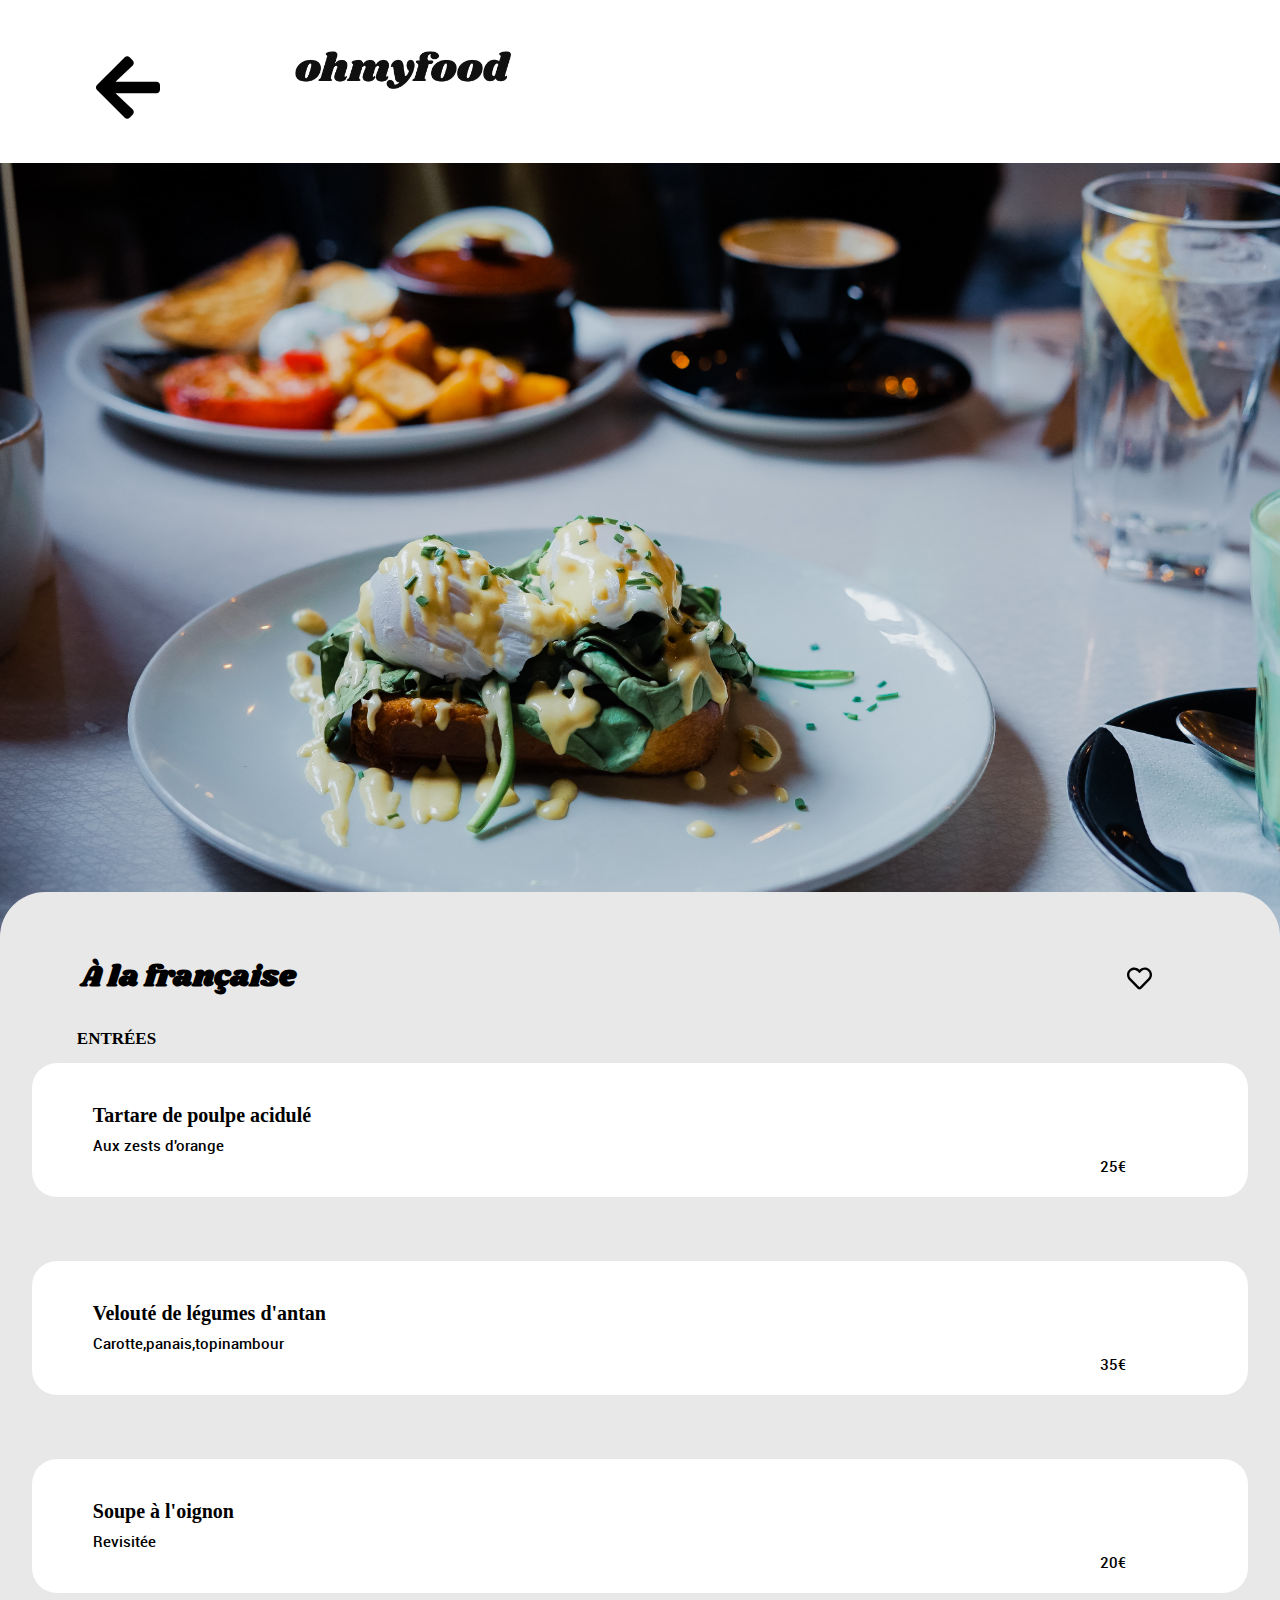
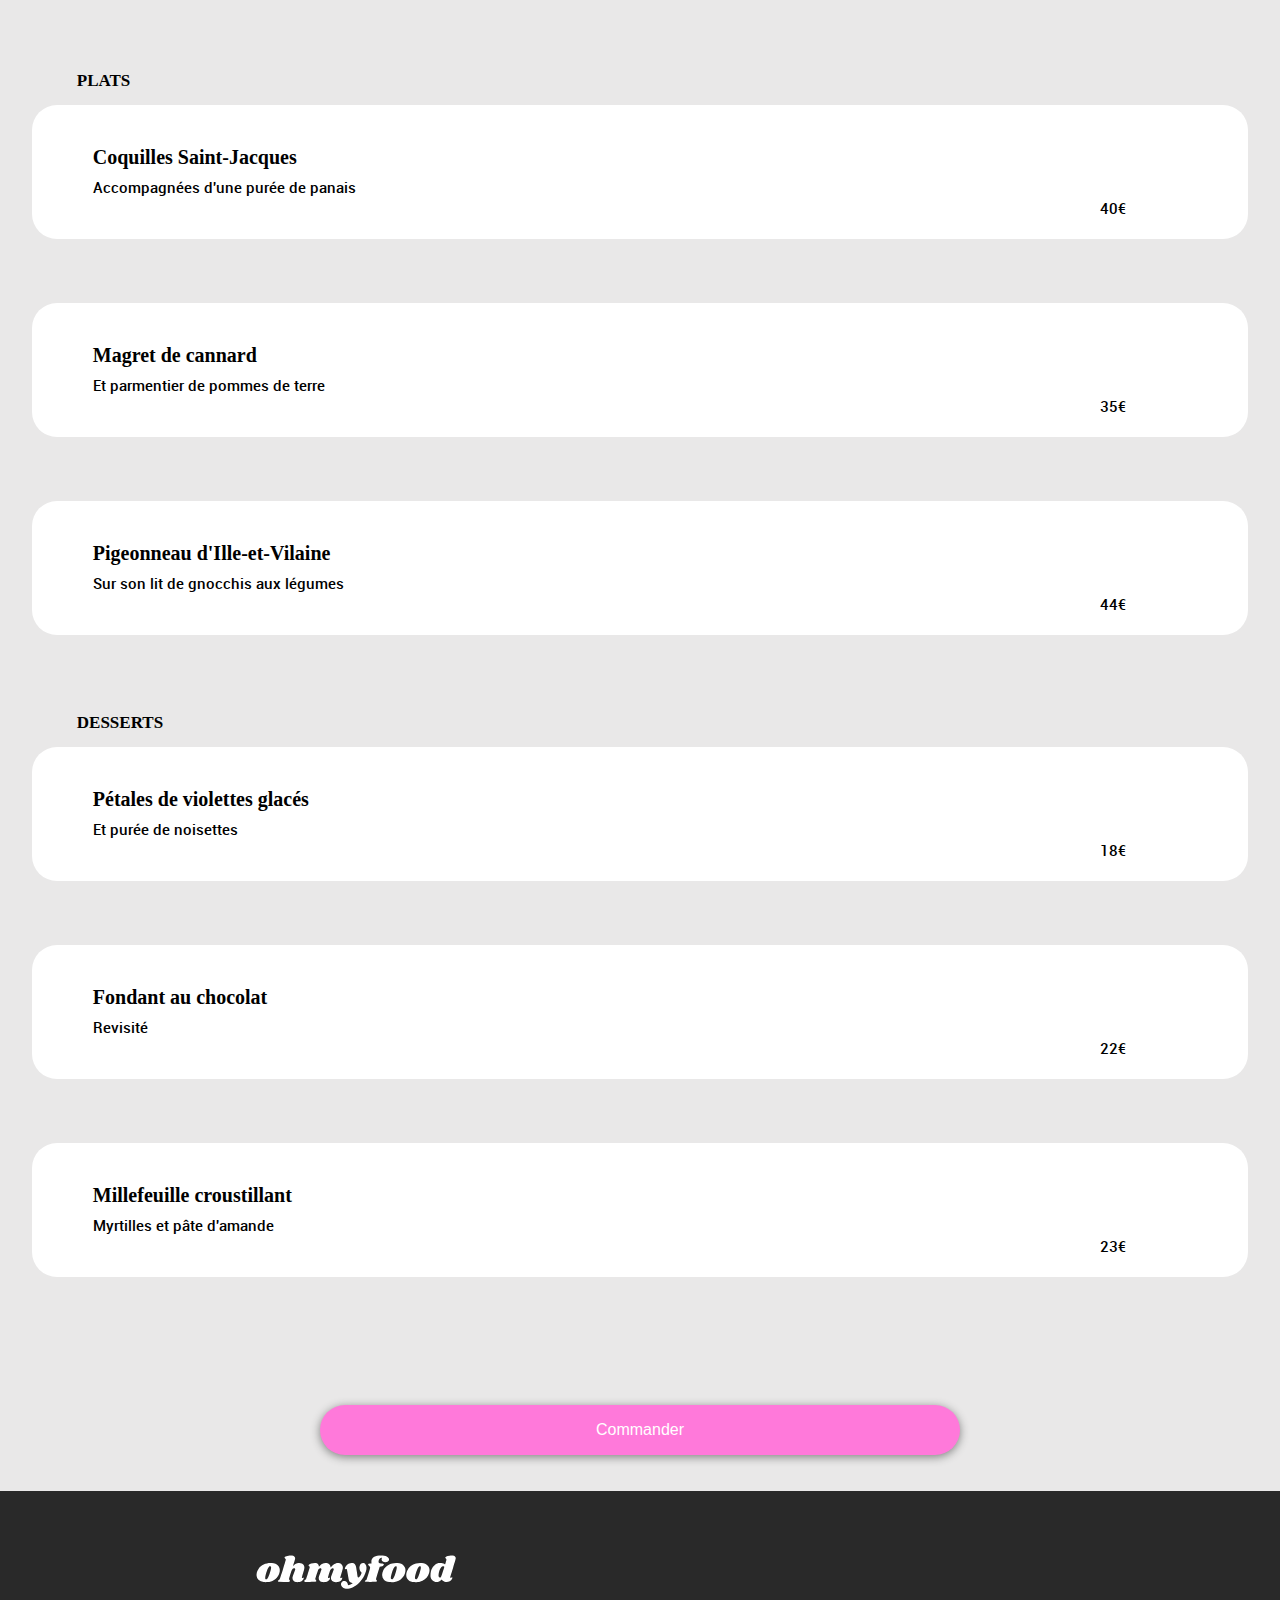
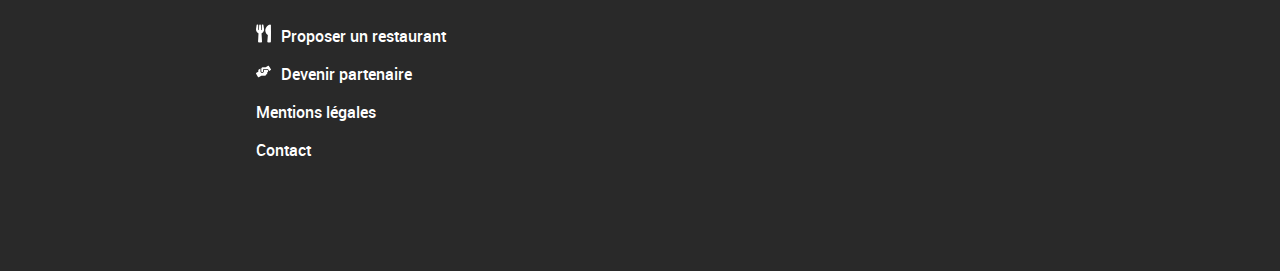
==== menu/a la française.html @ 1fe4b869 "menu" ====
<!DOCTYPE html>
<html lang="fr">
<head>
    <meta charset="UTF-8">
    <meta name="viewport" content="width=device-width, initial-scale=1.0">
    <title>A la Française</title>
    <link rel="stylesheet" href="css/style.css">
</head>

<body>

    <div id="bloc-page">
        <!--header-->
        <header id="header">

            <!--logo-->
            <div id="logo">
                <a id="fleche" href="/index.html"><img src="/images/logo/arrow-left-solid.svg" alt="Fleche retour"></a>
                <a id="logo_img" href="/index.html"><img src="/images/logo/ohmyfood.png" alt="Logo du site"></a>
            </div>

            <!--img restaurant-->
            <div id="image_restaurant">
                <img src="/images/restaurants/A la française.jpg" alt="image restaurant">
            </div>

        </header>

        <!--main-->
        <main>
            <div id="en_tete">
                <div id="en_tete_texte"><h1>À la française</h1></div>
                <div id="en_tete_icone"><img src="/images/logo/heart-regular.svg" alt="coeur"></div>

            </div>

            <div class="menu_titre">
                <h2>ENTRÉES</h2>

                <div class="menu">

                    <div class="plat">

                        <div class="plat_description">
                            <h3>Tartare de poulpe acidulé</h3>
                            <p>Aux zests d'orange</p>
                        </div>

                        <div class="plat_prix">
                            <p>25€</p>
                        </div>

                    </div>

                    <div class="plat">

                        <div class="plat_description">
                            <h3>Velouté de légumes d'antan</h3>
                            <p>Carotte,panais,topinambour</p>
                        </div>

                        <div class="plat_prix">
                            <p>35€</p>
                        </div>

                    </div>

                    <div class="plat">

                        <div class="plat_description">
                            <h3>Soupe à l'oignon</h3>
                            <p>Revisitée</p>
                        </div>

                        <div class="plat_prix">
                            <p>20€</p>
                        </div>
                    </div>
                </div>
            </div>

            <div class="menu_titre">
                <h2>PLATS</h2>

                <div class="menu">

                    <div class="plat">

                        <div class="plat_description">
                            <h3>Coquilles Saint-Jacques</h3>
                            <p>Accompagnées d'une purée de panais</p>
                        </div>

                        <div class="plat_prix">
                            <p>40€</p>
                        </div>

                    </div>

                    <div class="plat">

                        <div class="plat_description">
                            <h3>Magret de cannard</h3>
                            <p>Et parmentier de pommes de terre</p>
                        </div>

                        <div class="plat_prix">
                            <p>35€</p>
                        </div>

                    </div>

                    <div class="plat">

                        <div class="plat_description">
                            <h3>Pigeonneau d'Ille-et-Vilaine</h3>
                            <p>Sur son lit de gnocchis aux légumes</p>
                        </div>

                        <div class="plat_prix">
                            <p>44€</p>
                        </div>
                    </div>
                </div>
            </div>

            <div class="menu_titre">
                <h2>DESSERTS</h2>

                <div class="menu">

                    <div class="plat">

                        <div class="plat_description">
                            <h3>Pétales de violettes glacés</h3>
                            <p>Et purée de noisettes</p>
                        </div>

                        <div class="plat_prix">
                            <p>18€</p>
                        </div>

                    </div>

                    <div class="plat">

                        <div class="plat_description">
                            <h3>Fondant au chocolat</h3>
                            <p>Revisité</p>
                        </div>

                        <div class="plat_prix">
                            <p>22€</p>
                        </div>

                    </div>

                    <div class="plat">

                        <div class="plat_description">
                            <h3>Millefeuille croustillant</h3>
                            <p>Myrtilles et pâte d'amande</p>
                        </div>

                        <div class="plat_prix">
                            <p>23€</p>
                        </div>
                    </div>
                </div>
            </div>

            <div id="commander">
                <button id="button" type="submit">Commander</button>
            </div>



        </main>

            














    <!--footer-->
    <footer>
        <div id="footer">
            <img id="logo_footer" src="/images/logo/ohmyfood@2x.svg" alt="">
            <ul id="contact">

                <li class="puce">
                    <img class="puce_img" src="/images/logo/utensils-solid.svg" alt="">
                    <p>Proposer un restaurant</p>
                </li>

                <li class="puce">
                    <img class="puce_img" src="/images/logo/hands-helping-solid.svg" alt="">
                    <p>Devenir partenaire</p>
                </li>

                <li class="puce">
                    <p>Mentions légales</p>
                </li>

                <li class="puce">
                    <p>Contact</p>
                </li>

            </ul>

        </div>

    </footer>
</body>
---- menu/css/style.css ----
@font-face {
  font-family: "robotomedium";
  src: url("/roboto-medium-webfont.woff2") format("woff2"), url("/roboto-medium-webfont.woff") format("woff");
  font-weight: normal;
  font-style: normal;
}
@font-face {
  font-family: "shrikhandregular";
  src: url("/shrikhand-regular-webfont.woff2") format("woff2"), url("/shrikhand-regular-webfont.woff") format("woff");
  font-weight: normal;
  font-style: normal;
}
body {
  margin: 0;
}
body h1 {
  font-family: "shrikhandregular";
}
body p {
  font-family: "robotomedium";
}

#logo {
  display: flex;
  margin-top: 4%;
  margin-bottom: 3%;
}
#logo #fleche {
  width: 20%;
  display: flex;
  flex-direction: column;
  justify-content: center;
  align-items: center;
}
#logo #fleche img {
  width: 25%;
}
#logo #logo_img img {
  width: 55%;
  margin-left: 10%;
}

#image_restaurant img {
  width: 100%;
}

main {
  background-color: #e9e8e8;
  border-radius: 45px 45px 0px 0px;
  z-index: 1;
  position: relative;
  margin-top: -10%;
}

#en_tete {
  display: flex;
}

#en_tete_texte {
  width: 70%;
  margin-top: 4%;
}
#en_tete_texte h1 {
  margin-left: 10%;
  font-size: 30px;
}

#en_tete_icone {
  width: 30%;
  display: flex;
  justify-content: flex-end;
  align-items: center;
  margin-right: 10%;
  margin-top: 4%;
}
#en_tete_icone img {
  width: 25px;
  height: 25px;
}

.menu_titre h2 {
  margin-left: 6%;
  font-size: 17px;
}

.menu {
  display: flex;
  flex-direction: column;
  width: 100%;
  align-items: center;
}

.plat {
  display: flex;
  background-color: white;
  border-radius: 25px;
  width: 95%;
  margin-bottom: 5%;
}

.plat_description {
  width: 80%;
  margin-left: 5%;
}
.plat_description h3 {
  margin-top: 5%;
  margin-bottom: 0px;
  font-size: 20px;
}
.plat_description p {
  font-size: 15px;
  margin-top: 1%;
  margin-bottom: 5%;
}

.plat_prix {
  width: 20%;
  display: flex;
  justify-content: flex-end;
  align-items: end;
  margin-right: 10%;
}
.plat_prix p {
  margin-bottom: 10%;
  font-size: 15px;
}

#commander {
  display: flex;
  flex-direction: column;
  align-items: center;
  height: 150px;
  text-align: center;
}

#button {
  color: white;
  background-color: #FF79DA;
  width: 50%;
  height: 50px;
  border-radius: 25px;
  box-shadow: 0px 2px 10px 0px gray;
  border: 2px;
  font-size: 100%;
  margin-top: 5%;
}

#footer {
  background-color: #000000d6;
  color: white;
  height: 235px;
}
#footer #logo_footer {
  width: 150px;
  margin-left: 5%;
  margin-top: 5%;
}

#contact {
  list-style: none;
  margin-bottom: 0px;
  padding-left: 0px;
  margin-left: 5%;
}

.puce {
  display: flex;
}
.puce p {
  margin-bottom: 0px;
}

li img {
  width: 15px;
  margin-left: 0;
  margin-right: 1%;
  margin-top: 3%;
}

@media all and (min-width: 1000px) {
  #footer {
    height: 380px;
  }

  #footer #logo_footer {
    width: 200px;
    margin-left: 20%;
  }

  #contact {
    margin-left: 20%;
  }

  li img {
    margin-top: 1%;
  }
}

/*# sourceMappingURL=style.css.map */
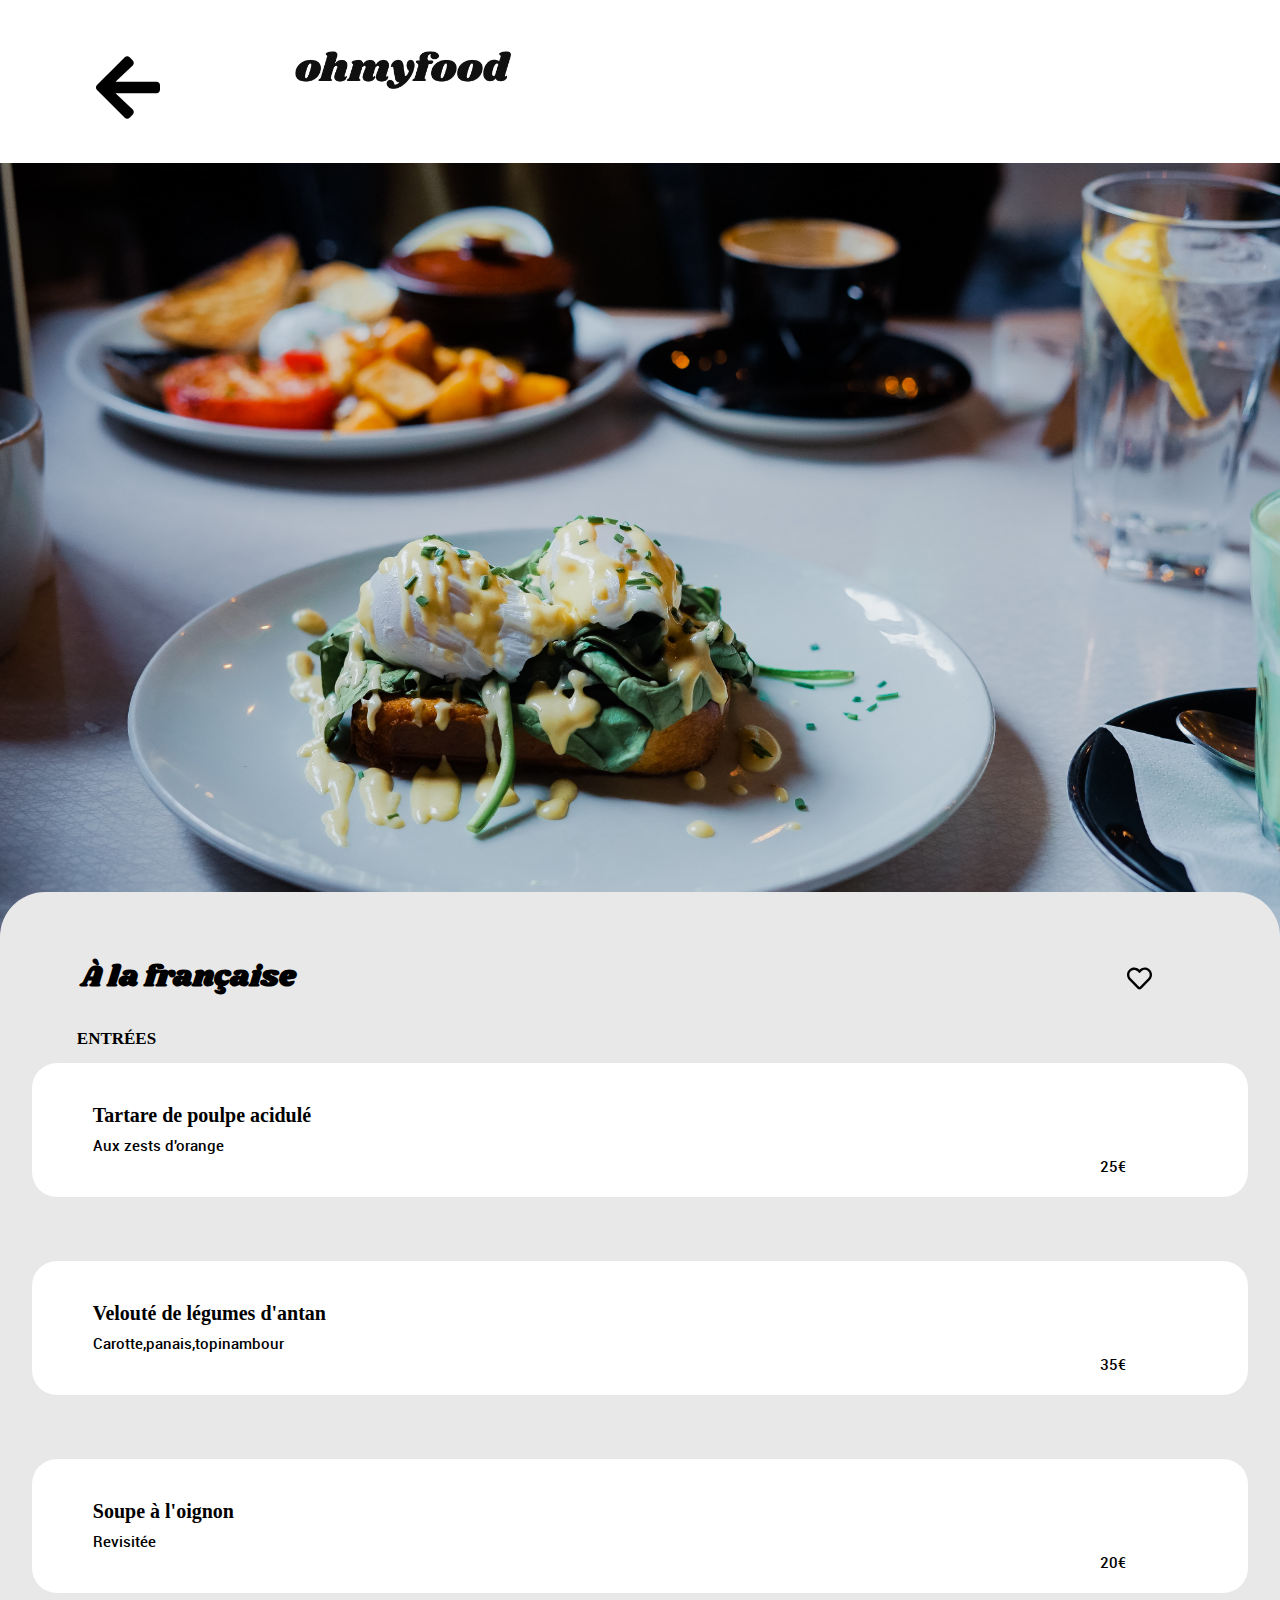
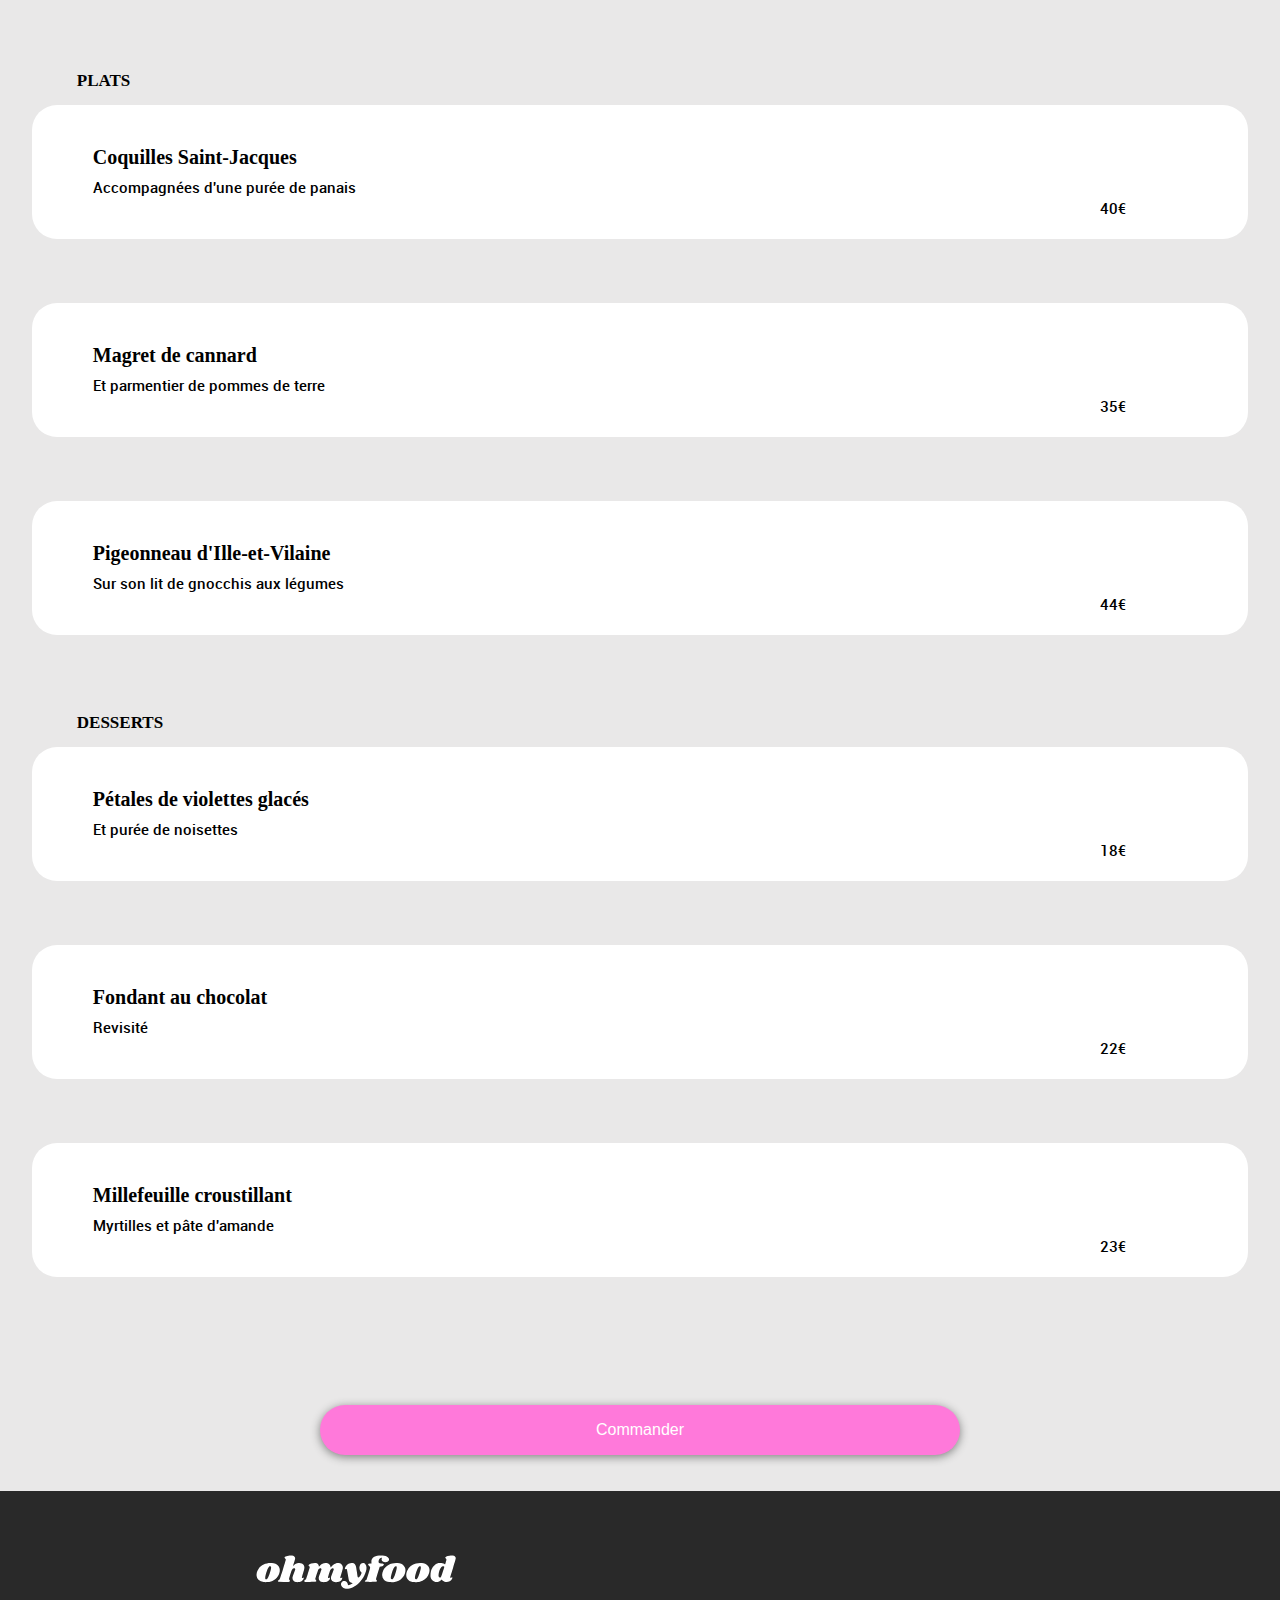
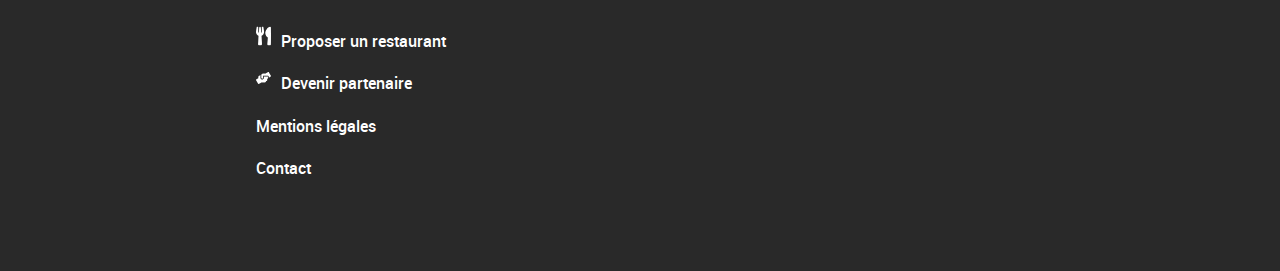
==== commit 86d1e553: "menumobilefin" ====
--- a/menu/a la française.html
+++ b/menu/a la française.html
@@ -173,24 +173,7 @@
                 <button id="button" type="submit">Commander</button>
             </div>
 
-
-
         </main>
-
-            
-
-
-
-
-
-
-
-
-
-
-
-
-
 
     <!--footer-->
     <footer>
--- a/menu/css/style.css
+++ b/menu/css/style.css
@@ -168,6 +168,7 @@
 }
 .puce p {
   margin-bottom: 0px;
+  margin-top: 2%;
 }
 
 li img {
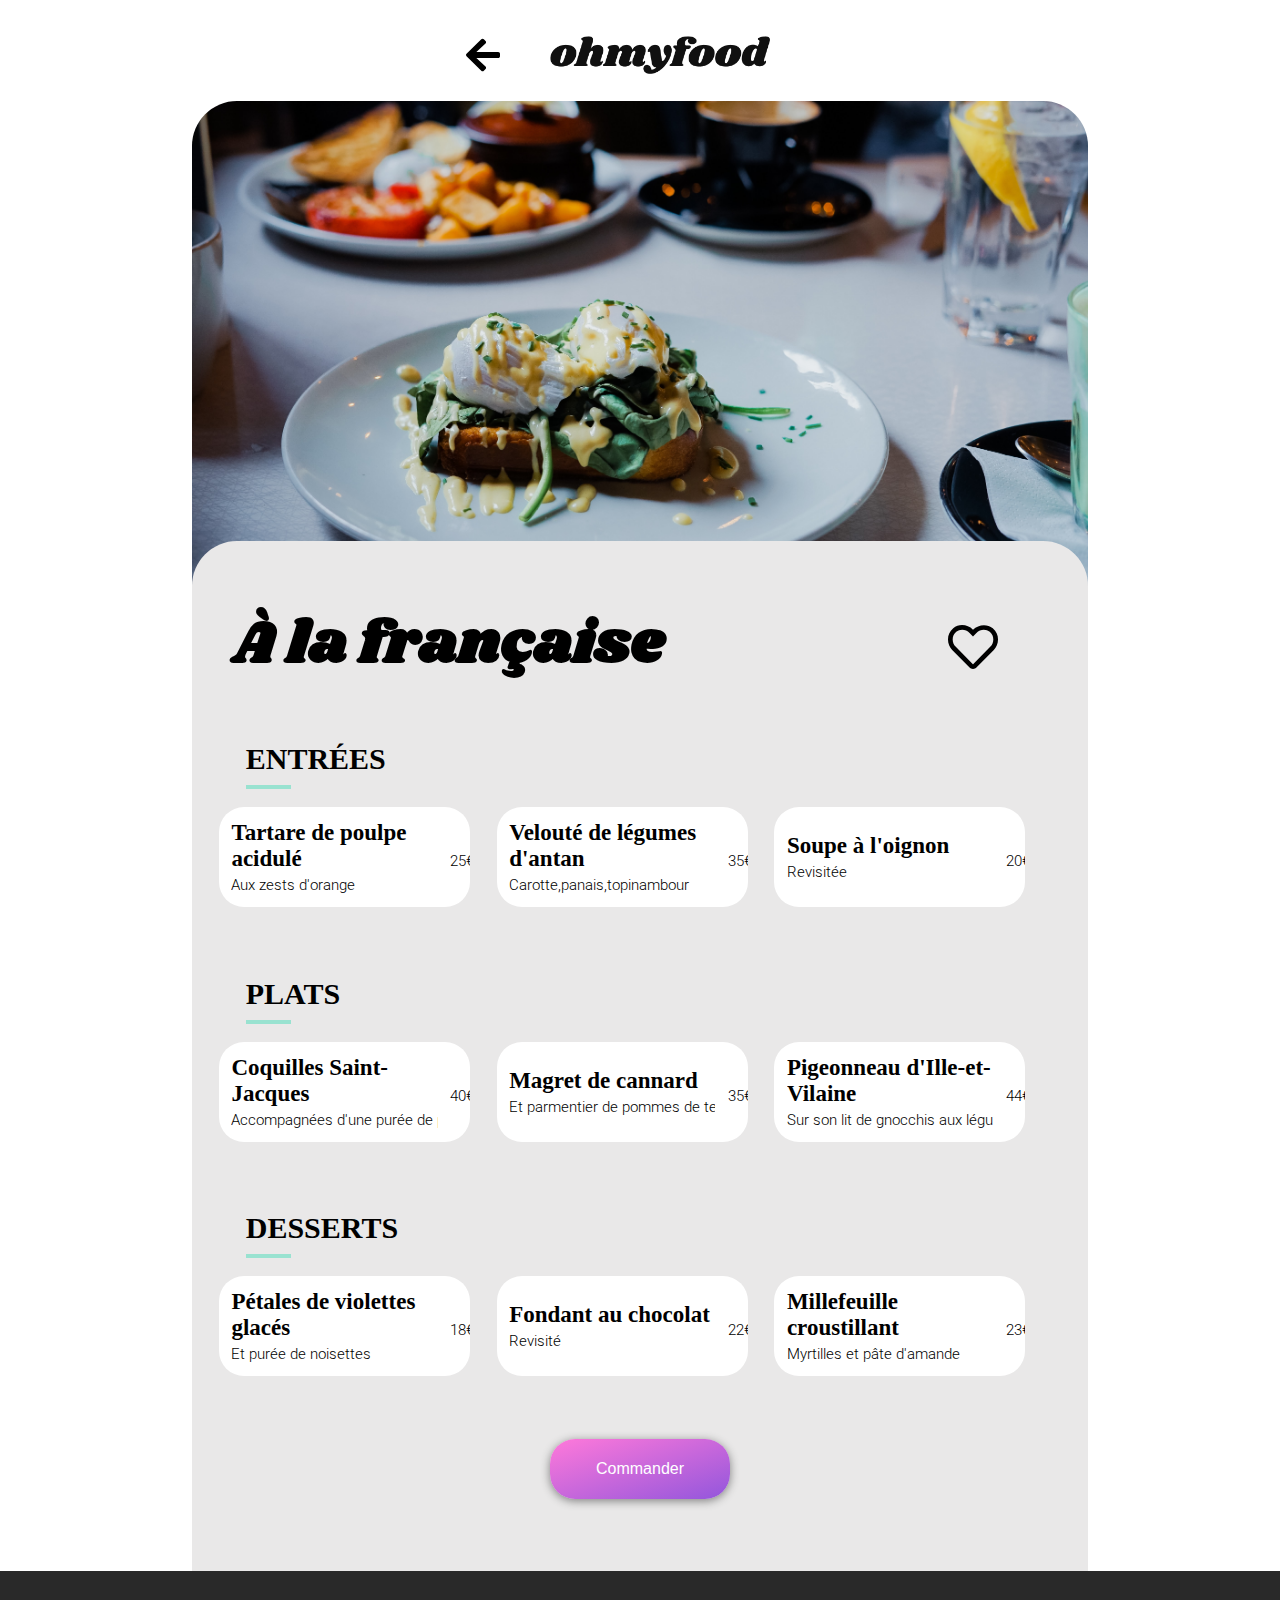
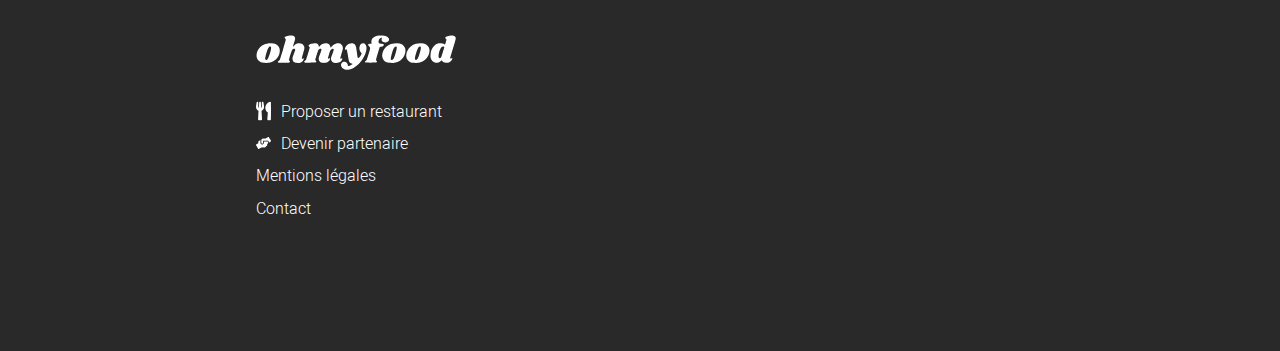
==== commit 2b6b881b: "animation" ====
--- a/menu/a la française.html
+++ b/menu/a la française.html
@@ -36,44 +36,69 @@
 
             <div class="menu_titre">
                 <h2>ENTRÉES</h2>
+                <div class="soulignement"></div>
 
                 <div class="menu">
 
                     <div class="plat">
 
-                        <div class="plat_description">
-                            <h3>Tartare de poulpe acidulé</h3>
-                            <p>Aux zests d'orange</p>
-                        </div>
-
-                        <div class="plat_prix">
-                            <p>25€</p>
-                        </div>
-
-                    </div>
-
-                    <div class="plat">
-
-                        <div class="plat_description">
-                            <h3>Velouté de légumes d'antan</h3>
-                            <p>Carotte,panais,topinambour</p>
-                        </div>
-
-                        <div class="plat_prix">
-                            <p>35€</p>
-                        </div>
-
-                    </div>
-
-                    <div class="plat">
-
-                        <div class="plat_description">
-                            <h3>Soupe à l'oignon</h3>
-                            <p>Revisitée</p>
-                        </div>
-
-                        <div class="plat_prix">
-                            <p>20€</p>
+                        <div id="animation_plat1">
+
+                            <div class="plat_description">
+                                <h3>Tartare de poulpe acidulé</h3>
+                                <p>Aux zests d'orange</p>
+                            </div>
+
+                            <div class="plat_prix">
+                                <p>25€</p>
+                            </div>
+
+                            <div class="plat_animation">
+                                <img src="/images/logo/check-circle-solid.svg" alt="valider">
+                            </div>
+
+                        </div>
+
+                    </div>
+
+                    <div class="plat">
+
+                        <div id="animation_plat2">
+
+                            <div class="plat_description">
+                                <h3>Velouté de légumes d'antan</h3>
+                                <p>Carotte,panais,topinambour</p>
+                            </div>
+
+                            <div class="plat_prix">
+                                <p>35€</p>
+                            </div>
+
+                            <div class="plat_animation">
+                                <img src="/images/logo/check-circle-solid.svg" alt="valider">
+                            </div>
+
+                        </div>
+
+                    </div>
+
+                    <div class="plat">
+
+                        <div id="animation_plat3">
+
+                            <div class="plat_description">
+                                <h3>Soupe à l'oignon</h3>
+                                <p>Revisitée</p>
+                            </div>
+
+                            <div class="plat_prix">
+                                <p>20€</p>
+                            </div>
+
+                            <div class="plat_animation">
+                                <img src="/images/logo/check-circle-solid.svg" alt="valider">
+                            </div>
+
                         </div>
                     </div>
                 </div>
@@ -81,44 +106,69 @@
 
             <div class="menu_titre">
                 <h2>PLATS</h2>
+                <div class="soulignement"></div>
 
                 <div class="menu">
 
                     <div class="plat">
 
-                        <div class="plat_description">
-                            <h3>Coquilles Saint-Jacques</h3>
-                            <p>Accompagnées d'une purée de panais</p>
-                        </div>
-
-                        <div class="plat_prix">
-                            <p>40€</p>
-                        </div>
-
-                    </div>
-
-                    <div class="plat">
-
-                        <div class="plat_description">
-                            <h3>Magret de cannard</h3>
-                            <p>Et parmentier de pommes de terre</p>
-                        </div>
-
-                        <div class="plat_prix">
-                            <p>35€</p>
-                        </div>
-
-                    </div>
-
-                    <div class="plat">
-
-                        <div class="plat_description">
-                            <h3>Pigeonneau d'Ille-et-Vilaine</h3>
-                            <p>Sur son lit de gnocchis aux légumes</p>
-                        </div>
-
-                        <div class="plat_prix">
-                            <p>44€</p>
+                        <div id="animation_plat4">
+
+                            <div class="plat_description">
+                                <h3>Coquilles Saint-Jacques</h3>
+                                <p>Accompagnées d'une purée de panais</p>
+                            </div>
+
+                            <div class="plat_prix">
+                                <p>40€</p>
+                            </div>
+
+                            <div class="plat_animation">
+                                <img src="/images/logo/check-circle-solid.svg" alt="valider">
+                            </div>
+
+                        </div>
+
+                    </div>
+
+                    <div class="plat">
+
+                        <div id="animation_plat5">
+
+                            <div class="plat_description">
+                                <h3>Magret de cannard</h3>
+                                <p>Et parmentier de pommes de terre</p>
+                            </div>
+
+                            <div class="plat_prix">
+                                <p>35€</p>
+                            </div>
+
+                            <div class="plat_animation">
+                                <img src="/images/logo/check-circle-solid.svg" alt="valider">
+                            </div>
+
+                        </div>
+
+                    </div>
+
+                    <div class="plat">
+
+                        <div id="animation_plat6">
+
+                            <div class="plat_description">
+                                <h3>Pigeonneau d'Ille-et-Vilaine</h3>
+                                <p>Sur son lit de gnocchis aux légumes</p>
+                            </div>
+
+                            <div class="plat_prix">
+                                <p>44€</p>
+                            </div>
+
+                            <div class="plat_animation">
+                                <img src="/images/logo/check-circle-solid.svg" alt="valider">
+                            </div>
+
                         </div>
                     </div>
                 </div>
@@ -126,44 +176,69 @@
 
             <div class="menu_titre">
                 <h2>DESSERTS</h2>
+                <div class="soulignement"></div>
 
                 <div class="menu">
 
                     <div class="plat">
 
-                        <div class="plat_description">
-                            <h3>Pétales de violettes glacés</h3>
-                            <p>Et purée de noisettes</p>
-                        </div>
-
-                        <div class="plat_prix">
-                            <p>18€</p>
-                        </div>
-
-                    </div>
-
-                    <div class="plat">
-
-                        <div class="plat_description">
-                            <h3>Fondant au chocolat</h3>
-                            <p>Revisité</p>
-                        </div>
-
-                        <div class="plat_prix">
-                            <p>22€</p>
-                        </div>
-
-                    </div>
-
-                    <div class="plat">
-
-                        <div class="plat_description">
-                            <h3>Millefeuille croustillant</h3>
-                            <p>Myrtilles et pâte d'amande</p>
-                        </div>
-
-                        <div class="plat_prix">
-                            <p>23€</p>
+                        <div id="animation_plat7">
+
+                            <div class="plat_description">
+                                <h3>Pétales de violettes glacés</h3>
+                                <p>Et purée de noisettes</p>
+                            </div>
+
+                            <div class="plat_prix">
+                                <p>18€</p>
+                            </div>
+
+                            <div class="plat_animation">
+                                <img src="/images/logo/check-circle-solid.svg" alt="valider">
+                            </div>
+
+                        </div>
+
+                    </div>
+
+                    <div class="plat">
+
+                        <div id="animation_plat8">
+
+                            <div class="plat_description">
+                                <h3>Fondant au chocolat</h3>
+                                <p>Revisité</p>
+                            </div>
+
+                            <div class="plat_prix">
+                                <p>22€</p>
+                            </div>
+
+                            <div class="plat_animation">
+                                <img src="/images/logo/check-circle-solid.svg" alt="valider">
+                            </div>
+
+                        </div>
+
+                    </div>
+
+                    <div class="plat">
+
+                        <div id="animation_plat9">
+
+                            <div class="plat_description">
+                                <h3>Millefeuille croustillant</h3>
+                                <p>Myrtilles et pâte d'amande</p>
+                            </div>
+
+                            <div class="plat_prix">
+                                <p>23€</p>
+                            </div>
+
+                            <div class="plat_animation">
+                                <img src="/images/logo/check-circle-solid.svg" alt="valider">
+                            </div>
+
                         </div>
                     </div>
                 </div>
--- a/menu/css/style.css
+++ b/menu/css/style.css
@@ -1,6 +1,6 @@
 @font-face {
-  font-family: "robotomedium";
-  src: url("/roboto-medium-webfont.woff2") format("woff2"), url("/roboto-medium-webfont.woff") format("woff");
+  font-family: "robotolight";
+  src: url("/roboto-light-webfont.woff2") format("woff2"), url("/roboto-light-webfont.woff") format("woff");
   font-weight: normal;
   font-style: normal;
 }
@@ -14,10 +14,11 @@
   margin: 0;
 }
 body h1 {
-  font-family: "shrikhandregular";
+  font-family: "robotolight";
 }
 body p {
-  font-family: "robotomedium";
+  font-family: "robotolight";
+  white-space: nowrap;
 }
 
 #logo {
@@ -30,18 +31,28 @@
   display: flex;
   flex-direction: column;
   justify-content: center;
-  align-items: center;
+  align-items: flex-end;
+  cursor: pointer;
 }
 #logo #fleche img {
-  width: 25%;
+  width: 50%;
+}
+#logo #logo_img {
+  display: flex;
+  flex-direction: column;
+  justify-content: center;
+  align-items: flex-start;
 }
 #logo #logo_img img {
   width: 55%;
-  margin-left: 10%;
+  margin-left: 12%;
+  cursor: pointer;
 }
 
 #image_restaurant img {
   width: 100%;
+  height: 250px;
+  object-fit: cover;
 }
 
 main {
@@ -57,16 +68,17 @@
 }
 
 #en_tete_texte {
-  width: 70%;
+  width: 85%;
   margin-top: 4%;
 }
 #en_tete_texte h1 {
-  margin-left: 10%;
+  margin-left: 6%;
   font-size: 30px;
+  font-family: "shrikhandregular";
 }
 
 #en_tete_icone {
-  width: 30%;
+  width: 15%;
   display: flex;
   justify-content: flex-end;
   align-items: center;
@@ -76,11 +88,21 @@
 #en_tete_icone img {
   width: 25px;
   height: 25px;
+  cursor: pointer;
 }
 
 .menu_titre h2 {
   margin-left: 6%;
   font-size: 17px;
+  margin-bottom: 1%;
+}
+
+.soulignement {
+  width: 13%;
+  height: 4px;
+  background-color: #99E2D0;
+  margin-left: 6%;
+  margin-bottom: 2%;
 }
 
 .menu {
@@ -91,16 +113,99 @@
 }
 
 .plat {
-  display: flex;
   background-color: white;
   border-radius: 25px;
   width: 95%;
   margin-bottom: 5%;
-}
-
+  cursor: pointer;
+  overflow: hidden;
+}
+.plat:hover .plat_animation {
+  margin-right: 0px;
+  transition: 0.4s;
+}
+.plat:hover .plat_animation img {
+  transform: rotate(360deg);
+  transition: 0.5s;
+}
+
+#animation_plat1 {
+  display: flex;
+  animation: plat_apparition 0.2s;
+  animation-timing-function: ease;
+  animation-duration: 0.2s;
+}
+
+#animation_plat2 {
+  display: flex;
+  animation: plat_apparition 0.4s;
+  animation-timing-function: ease;
+  animation-duration: 0.2s;
+}
+
+#animation_plat3 {
+  display: flex;
+  animation: plat_apparition 0.6s;
+  animation-timing-function: ease;
+  animation-duration: 0.2s;
+}
+
+#animation_plat4 {
+  display: flex;
+  animation: plat_apparition 0.8s;
+  animation-timing-function: ease;
+  animation-duration: 0.2s;
+}
+
+#animation_plat5 {
+  display: flex;
+  animation: plat_apparition 0.1s;
+  animation-timing-function: ease;
+  animation-duration: 0.2s;
+}
+
+#animation_plat6 {
+  display: flex;
+  animation: plat_apparition 0.12s;
+  animation-timing-function: ease;
+  animation-duration: 0.2s;
+}
+
+#animation_plat7 {
+  display: flex;
+  animation: plat_apparition 0.14s;
+  animation-timing-function: ease;
+  animation-duration: 0.2s;
+}
+
+#animation_plat8 {
+  display: flex;
+  animation: plat_apparition 0.16s;
+  animation-timing-function: ease;
+  animation-duration: 0.2s;
+}
+
+#animation_plat9 {
+  display: flex;
+  animation: plat_apparition 0.18s;
+  animation-timing-function: ease;
+  animation-duration: 0.2s;
+}
+
+@keyframes plat_apparition {
+  0% {
+    opacity: 0;
+    transform: translateY(25%);
+  }
+  100% {
+    opacity: 1;
+    transform: translateY(0%);
+  }
+}
 .plat_description {
-  width: 80%;
+  width: 85%;
   margin-left: 5%;
+  overflow: hidden;
 }
 .plat_description h3 {
   margin-top: 5%;
@@ -114,15 +219,32 @@
 }
 
 .plat_prix {
-  width: 20%;
+  width: 15%;
   display: flex;
   justify-content: flex-end;
   align-items: end;
   margin-right: 10%;
 }
 .plat_prix p {
-  margin-bottom: 10%;
+  margin-bottom: 25%;
   font-size: 15px;
+}
+
+.plat_animation {
+  width: 25%;
+  flex-direction: column;
+  justify-content: center;
+  align-items: center;
+  display: flex;
+  background-color: #99E2D0;
+  border-radius: 0px 25px 25px 0px;
+  margin-right: -90px;
+}
+.plat_animation img {
+  font-size: 25px;
+  color: white;
+  width: 25px;
+  height: 25px;
 }
 
 #commander {
@@ -135,7 +257,7 @@
 
 #button {
   color: white;
-  background-color: #FF79DA;
+  background: linear-gradient(to bottom right, #FF79DA, #9356DC);
   width: 50%;
   height: 50px;
   border-radius: 25px;
@@ -143,6 +265,7 @@
   border: 2px;
   font-size: 100%;
   margin-top: 5%;
+  cursor: pointer;
 }
 
 #footer {
@@ -169,6 +292,7 @@
 .puce p {
   margin-bottom: 0px;
   margin-top: 2%;
+  cursor: pointer;
 }
 
 li img {
@@ -179,6 +303,102 @@
 }
 
 @media all and (min-width: 1000px) {
+  #header {
+    width: 70%;
+    margin: auto;
+  }
+
+  #fleche {
+    width: 15%;
+    align-items: center;
+  }
+  #fleche img {
+    width: 25%;
+  }
+
+  #logo {
+    justify-content: center;
+  }
+  #logo #fleche {
+    width: 15%;
+    align-items: center;
+  }
+  #logo #fleche img {
+    width: 25%;
+  }
+  #logo #logo_img {
+    flex-direction: column;
+    justify-content: center;
+    align-items: flex-start;
+    display: flex;
+    width: 35%;
+  }
+  #logo #logo_img img {
+    width: 70%;
+    margin-left: 0%;
+  }
+
+  #image_restaurant img {
+    height: 500px;
+    border-radius: 45px 45px 0px 0px;
+  }
+
+  main {
+    margin: auto;
+    margin-top: -5%;
+    width: 70%;
+  }
+
+  #en_tete_texte h1 {
+    font-size: 60px;
+  }
+
+  #en_tete_icone img {
+    width: 50px;
+    height: 50px;
+  }
+
+  .menu_titre h2 {
+    font-size: 30px;
+  }
+
+  .soulignement {
+    width: 5%;
+  }
+
+  .menu {
+    flex-direction: row;
+  }
+
+  .plat {
+    width: 28%;
+    margin-left: 3%;
+    height: 100px;
+  }
+
+  .plat_animation {
+    height: 100px;
+  }
+
+  .plat_description {
+    display: flex;
+    flex-direction: column;
+    justify-content: center;
+  }
+  .plat_description h3 {
+    font-size: 23px;
+  }
+
+  .plat_prix {
+    align-items: center;
+  }
+
+  #button {
+    width: 20%;
+    height: 60px;
+    margin-top: 2%;
+  }
+
   #footer {
     height: 380px;
   }
@@ -192,6 +412,10 @@
     margin-left: 20%;
   }
 
+  .puce p {
+    margin-top: 1%;
+  }
+
   li img {
     margin-top: 1%;
   }
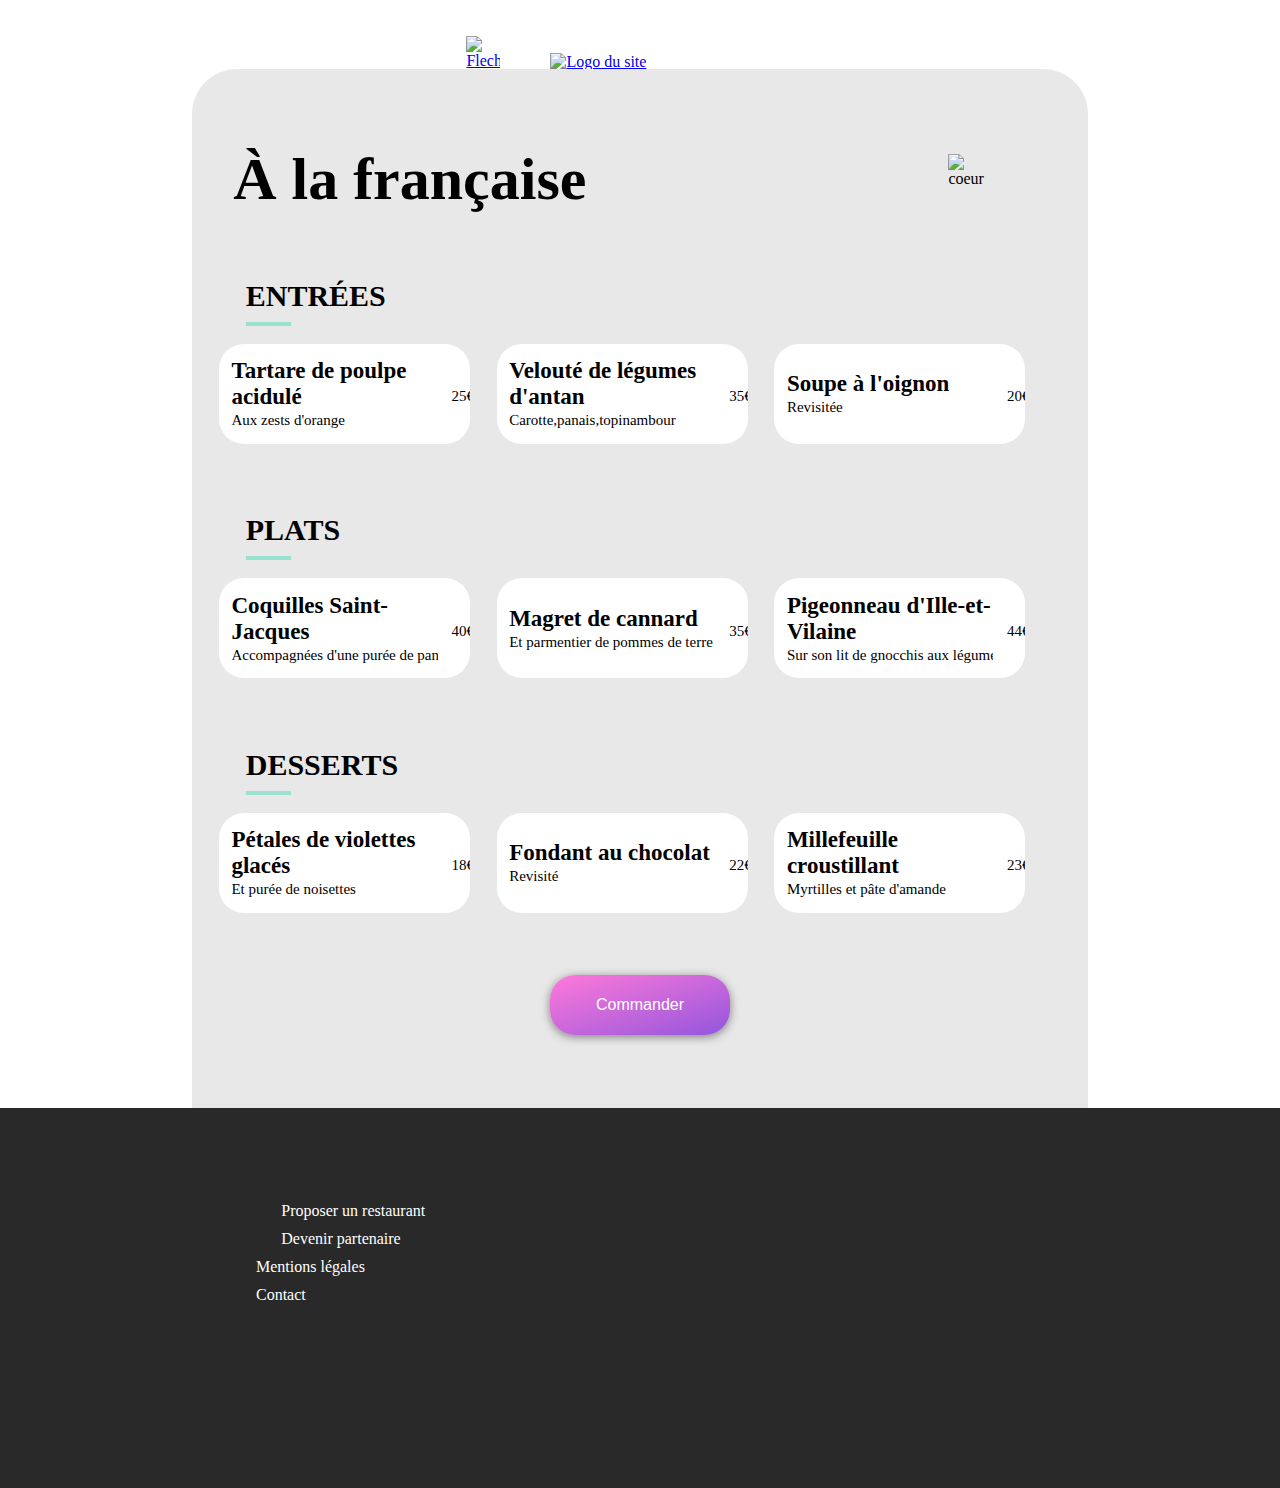
==== commit defe3f9e: "fiximg" ====
--- a/menu/a la française.html
+++ b/menu/a la française.html
@@ -15,13 +15,13 @@
 
             <!--logo-->
             <div id="logo">
-                <a id="fleche" href="/index.html"><img src="/images/logo/arrow-left-solid.svg" alt="Fleche retour"></a>
-                <a id="logo_img" href="/index.html"><img src="/images/logo/ohmyfood.png" alt="Logo du site"></a>
+                <a id="fleche" href="/index.html"><img src="./images/logo/arrow-left-solid.svg" alt="Fleche retour"></a>
+                <a id="logo_img" href="/index.html"><img src="./images/logo/ohmyfood.png" alt="Logo du site"></a>
             </div>
 
             <!--img restaurant-->
             <div id="image_restaurant">
-                <img src="/images/restaurants/A la française.jpg" alt="image restaurant">
+                <img src="./images/restaurants/A la française.jpg" alt="image restaurant">
             </div>
 
         </header>
@@ -30,7 +30,7 @@
         <main>
             <div id="en_tete">
                 <div id="en_tete_texte"><h1>À la française</h1></div>
-                <div id="en_tete_icone"><img src="/images/logo/heart-regular.svg" alt="coeur"></div>
+                <div id="en_tete_icone"><img src="./images/logo/heart-regular.svg" alt="coeur"></div>
 
             </div>
 
@@ -54,7 +54,7 @@
                             </div>
 
                             <div class="plat_animation">
-                                <img src="/images/logo/check-circle-solid.svg" alt="valider">
+                                <img src="./images/logo/check-circle-solid.svg" alt="valider">
                             </div>
 
                         </div>
@@ -75,7 +75,7 @@
                             </div>
 
                             <div class="plat_animation">
-                                <img src="/images/logo/check-circle-solid.svg" alt="valider">
+                                <img src="./images/logo/check-circle-solid.svg" alt="valider">
                             </div>
 
                         </div>
@@ -96,7 +96,7 @@
                             </div>
 
                             <div class="plat_animation">
-                                <img src="/images/logo/check-circle-solid.svg" alt="valider">
+                                <img src="./images/logo/check-circle-solid.svg" alt="valider">
                             </div>
 
                         </div>
@@ -124,7 +124,7 @@
                             </div>
 
                             <div class="plat_animation">
-                                <img src="/images/logo/check-circle-solid.svg" alt="valider">
+                                <img src="./images/logo/check-circle-solid.svg" alt="valider">
                             </div>
 
                         </div>
@@ -145,7 +145,7 @@
                             </div>
 
                             <div class="plat_animation">
-                                <img src="/images/logo/check-circle-solid.svg" alt="valider">
+                                <img src="./images/logo/check-circle-solid.svg" alt="valider">
                             </div>
 
                         </div>
@@ -166,7 +166,7 @@
                             </div>
 
                             <div class="plat_animation">
-                                <img src="/images/logo/check-circle-solid.svg" alt="valider">
+                                <img src="./images/logo/check-circle-solid.svg" alt="valider">
                             </div>
 
                         </div>
@@ -194,7 +194,7 @@
                             </div>
 
                             <div class="plat_animation">
-                                <img src="/images/logo/check-circle-solid.svg" alt="valider">
+                                <img src="./images/logo/check-circle-solid.svg" alt="valider">
                             </div>
 
                         </div>
@@ -215,7 +215,7 @@
                             </div>
 
                             <div class="plat_animation">
-                                <img src="/images/logo/check-circle-solid.svg" alt="valider">
+                                <img src="./images/logo/check-circle-solid.svg" alt="valider">
                             </div>
 
                         </div>
@@ -236,7 +236,7 @@
                             </div>
 
                             <div class="plat_animation">
-                                <img src="/images/logo/check-circle-solid.svg" alt="valider">
+                                <img src="./images/logo/check-circle-solid.svg" alt="valider">
                             </div>
 
                         </div>
@@ -253,16 +253,16 @@
     <!--footer-->
     <footer>
         <div id="footer">
-            <img id="logo_footer" src="/images/logo/ohmyfood@2x.svg" alt="">
+            <img id="logo_footer" src="./images/logo/ohmyfood@2x.svg" alt="">
             <ul id="contact">
 
                 <li class="puce">
-                    <img class="puce_img" src="/images/logo/utensils-solid.svg" alt="">
+                    <img class="puce_img" src="./images/logo/utensils-solid.svg" alt="">
                     <p>Proposer un restaurant</p>
                 </li>
 
                 <li class="puce">
-                    <img class="puce_img" src="/images/logo/hands-helping-solid.svg" alt="">
+                    <img class="puce_img" src="./images/logo/hands-helping-solid.svg" alt="">
                     <p>Devenir partenaire</p>
                 </li>
 
--- a/menu/css/style.css
+++ b/menu/css/style.css
@@ -1,12 +1,12 @@
 @font-face {
   font-family: "robotolight";
-  src: url("/roboto-light-webfont.woff2") format("woff2"), url("/roboto-light-webfont.woff") format("woff");
+  src: url("./roboto-light-webfont.woff2") format("woff2"), url("./roboto-light-webfont.woff") format("woff");
   font-weight: normal;
   font-style: normal;
 }
 @font-face {
   font-family: "shrikhandregular";
-  src: url("/shrikhand-regular-webfont.woff2") format("woff2"), url("/shrikhand-regular-webfont.woff") format("woff");
+  src: url("./shrikhand-regular-webfont.woff2") format("woff2"), url("./shrikhand-regular-webfont.woff") format("woff");
   font-weight: normal;
   font-style: normal;
 }
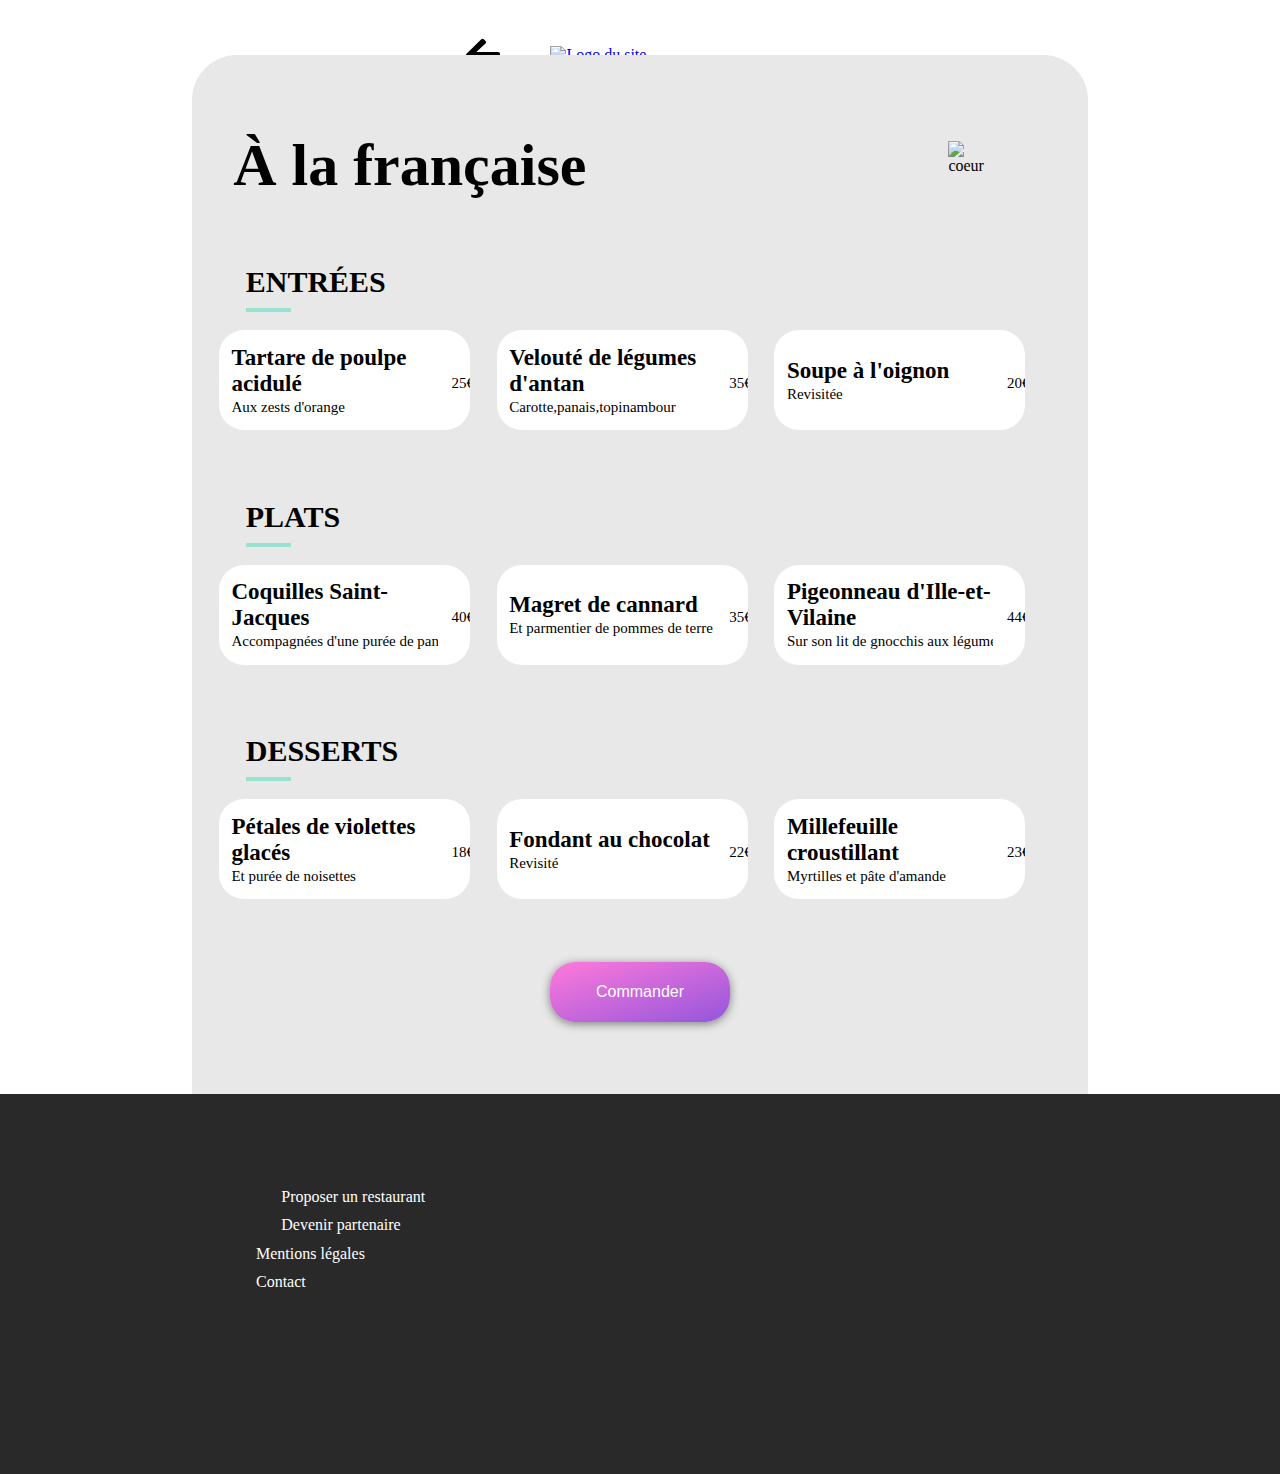
==== commit a6b289da: "fiximg" ====
--- a/menu/a la française.html
+++ b/menu/a la française.html
@@ -15,8 +15,8 @@
 
             <!--logo-->
             <div id="logo">
-                <a id="fleche" href="/index.html"><img src="./images/logo/arrow-left-solid.svg" alt="Fleche retour"></a>
-                <a id="logo_img" href="/index.html"><img src="./images/logo/ohmyfood.png" alt="Logo du site"></a>
+                <a id="fleche" href="./index.html"><img src="/images/logo/arrow-left-solid.svg" alt="Fleche retour"></a>
+                <a id="logo_img" href="./index.html"><img src="./images/logo/ohmyfood.png" alt="Logo du site"></a>
             </div>
 
             <!--img restaurant-->
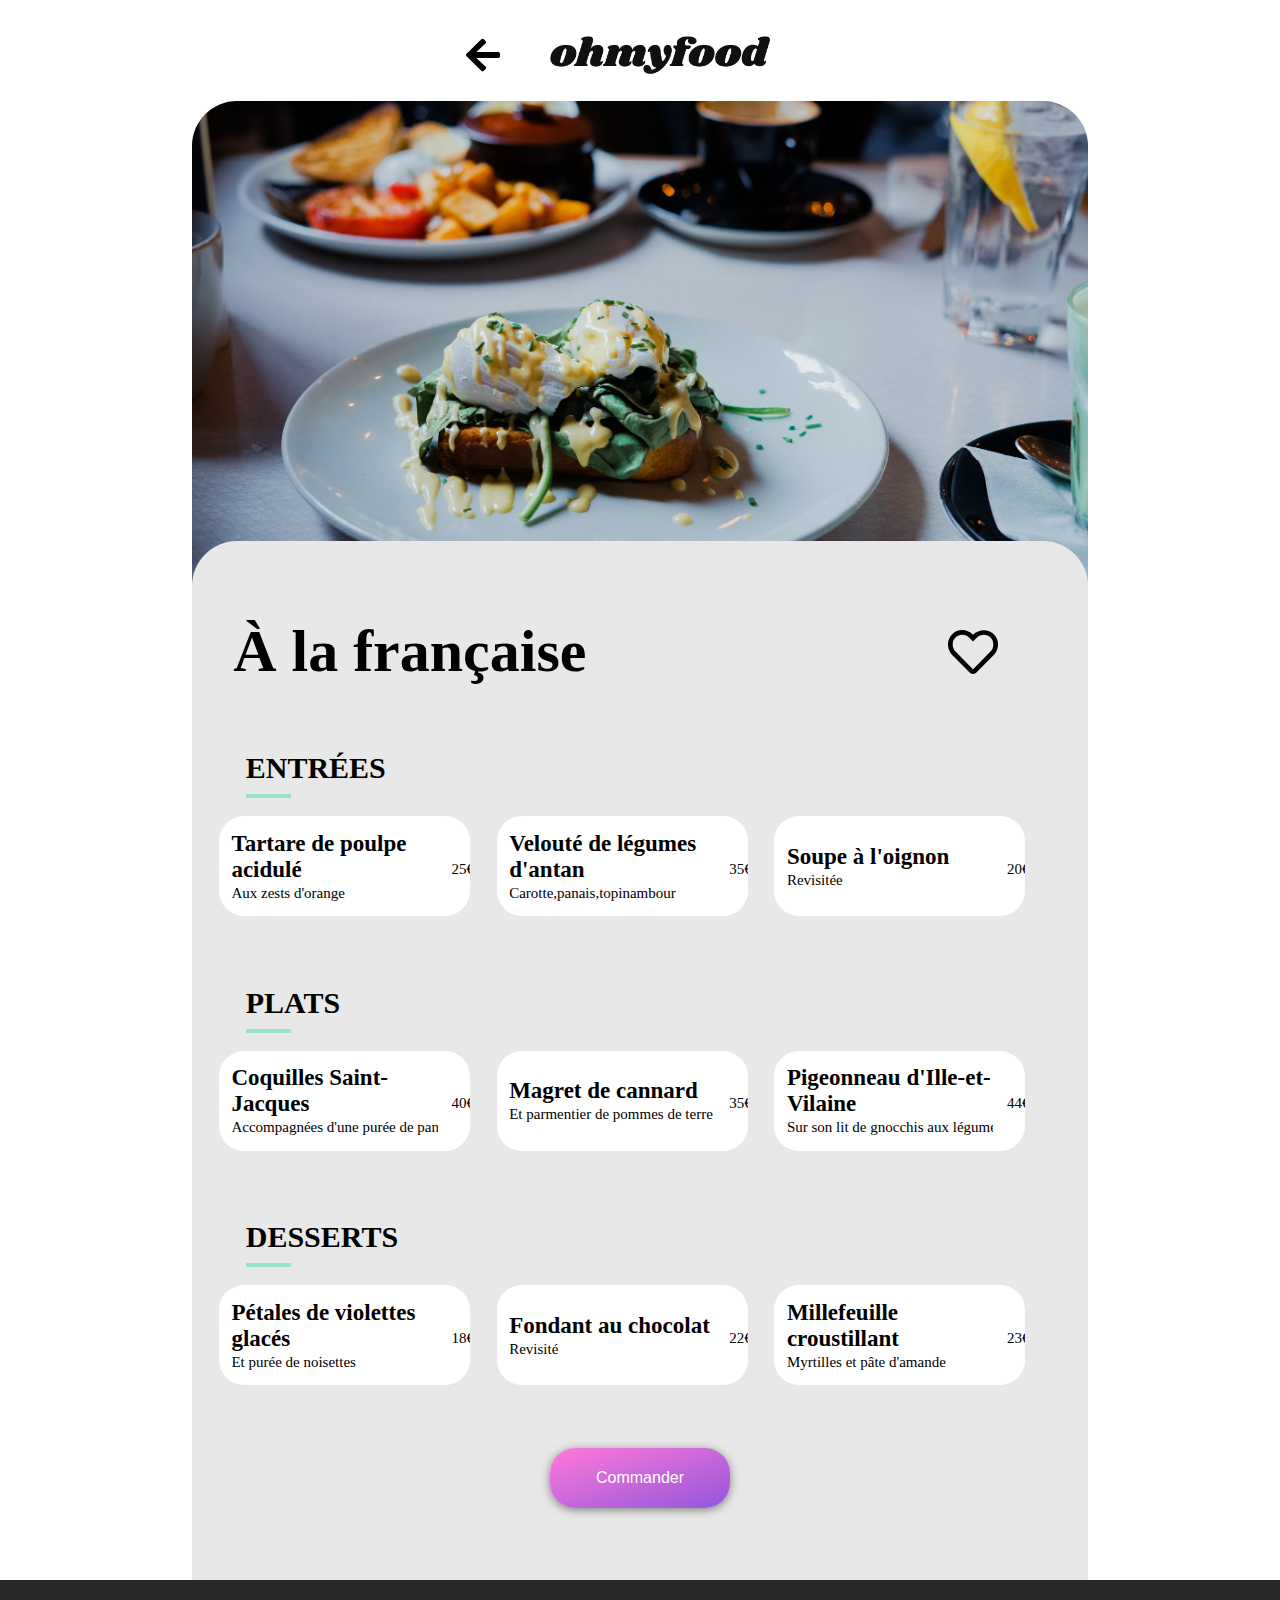
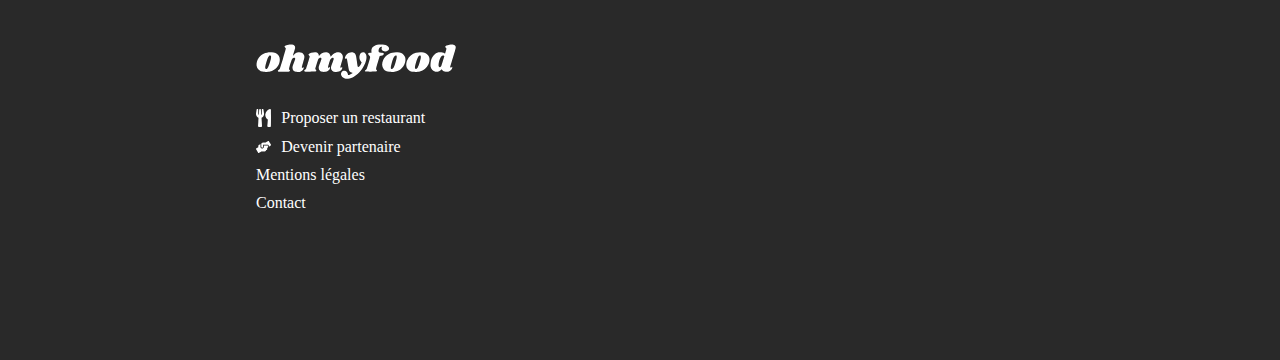
==== commit 33768d70: "fiximg2" ====
--- a/menu/a la française.html
+++ b/menu/a la française.html
@@ -15,13 +15,13 @@
 
             <!--logo-->
             <div id="logo">
-                <a id="fleche" href="./index.html"><img src="/images/logo/arrow-left-solid.svg" alt="Fleche retour"></a>
-                <a id="logo_img" href="./index.html"><img src="./images/logo/ohmyfood.png" alt="Logo du site"></a>
+                <a id="fleche" href="../index.html"><img src="../images/logo/arrow-left-solid.svg" alt="Fleche retour"></a>
+                <a id="logo_img" href="../index.html"><img src="../images/logo/ohmyfood.png" alt="Logo du site"></a>
             </div>
 
             <!--img restaurant-->
             <div id="image_restaurant">
-                <img src="./images/restaurants/A la française.jpg" alt="image restaurant">
+                <img src="../images/restaurants/A la française.jpg" alt="image restaurant">
             </div>
 
         </header>
@@ -30,7 +30,7 @@
         <main>
             <div id="en_tete">
                 <div id="en_tete_texte"><h1>À la française</h1></div>
-                <div id="en_tete_icone"><img src="./images/logo/heart-regular.svg" alt="coeur"></div>
+                <div id="en_tete_icone"><img src="../images/logo/heart-regular.svg" alt="coeur"></div>
 
             </div>
 
@@ -54,7 +54,7 @@
                             </div>
 
                             <div class="plat_animation">
-                                <img src="./images/logo/check-circle-solid.svg" alt="valider">
+                                <img src="../images/logo/check-circle-solid.svg" alt="valider">
                             </div>
 
                         </div>
@@ -75,7 +75,7 @@
                             </div>
 
                             <div class="plat_animation">
-                                <img src="./images/logo/check-circle-solid.svg" alt="valider">
+                                <img src="../images/logo/check-circle-solid.svg" alt="valider">
                             </div>
 
                         </div>
@@ -96,7 +96,7 @@
                             </div>
 
                             <div class="plat_animation">
-                                <img src="./images/logo/check-circle-solid.svg" alt="valider">
+                                <img src="../images/logo/check-circle-solid.svg" alt="valider">
                             </div>
 
                         </div>
@@ -124,7 +124,7 @@
                             </div>
 
                             <div class="plat_animation">
-                                <img src="./images/logo/check-circle-solid.svg" alt="valider">
+                                <img src="../images/logo/check-circle-solid.svg" alt="valider">
                             </div>
 
                         </div>
@@ -145,7 +145,7 @@
                             </div>
 
                             <div class="plat_animation">
-                                <img src="./images/logo/check-circle-solid.svg" alt="valider">
+                                <img src="../images/logo/check-circle-solid.svg" alt="valider">
                             </div>
 
                         </div>
@@ -166,7 +166,7 @@
                             </div>
 
                             <div class="plat_animation">
-                                <img src="./images/logo/check-circle-solid.svg" alt="valider">
+                                <img src="../images/logo/check-circle-solid.svg" alt="valider">
                             </div>
 
                         </div>
@@ -194,7 +194,7 @@
                             </div>
 
                             <div class="plat_animation">
-                                <img src="./images/logo/check-circle-solid.svg" alt="valider">
+                                <img src="../images/logo/check-circle-solid.svg" alt="valider">
                             </div>
 
                         </div>
@@ -215,7 +215,7 @@
                             </div>
 
                             <div class="plat_animation">
-                                <img src="./images/logo/check-circle-solid.svg" alt="valider">
+                                <img src="../images/logo/check-circle-solid.svg" alt="valider">
                             </div>
 
                         </div>
@@ -236,7 +236,7 @@
                             </div>
 
                             <div class="plat_animation">
-                                <img src="./images/logo/check-circle-solid.svg" alt="valider">
+                                <img src="../images/logo/check-circle-solid.svg" alt="valider">
                             </div>
 
                         </div>
@@ -253,16 +253,16 @@
     <!--footer-->
     <footer>
         <div id="footer">
-            <img id="logo_footer" src="./images/logo/ohmyfood@2x.svg" alt="">
+            <img id="logo_footer" src="../images/logo/ohmyfood@2x.svg" alt="">
             <ul id="contact">
 
                 <li class="puce">
-                    <img class="puce_img" src="./images/logo/utensils-solid.svg" alt="">
+                    <img class="puce_img" src="../images/logo/utensils-solid.svg" alt="">
                     <p>Proposer un restaurant</p>
                 </li>
 
                 <li class="puce">
-                    <img class="puce_img" src="./images/logo/hands-helping-solid.svg" alt="">
+                    <img class="puce_img" src="../images/logo/hands-helping-solid.svg" alt="">
                     <p>Devenir partenaire</p>
                 </li>
 
--- a/menu/css/style.css
+++ b/menu/css/style.css
@@ -1,12 +1,12 @@
 @font-face {
   font-family: "robotolight";
-  src: url("./roboto-light-webfont.woff2") format("woff2"), url("./roboto-light-webfont.woff") format("woff");
+  src: url("../roboto-light-webfont.woff2") format("woff2"), url("../roboto-light-webfont.woff") format("woff");
   font-weight: normal;
   font-style: normal;
 }
 @font-face {
   font-family: "shrikhandregular";
-  src: url("./shrikhand-regular-webfont.woff2") format("woff2"), url("./shrikhand-regular-webfont.woff") format("woff");
+  src: url("../shrikhand-regular-webfont.woff2") format("woff2"), url("../shrikhand-regular-webfont.woff") format("woff");
   font-weight: normal;
   font-style: normal;
 }
